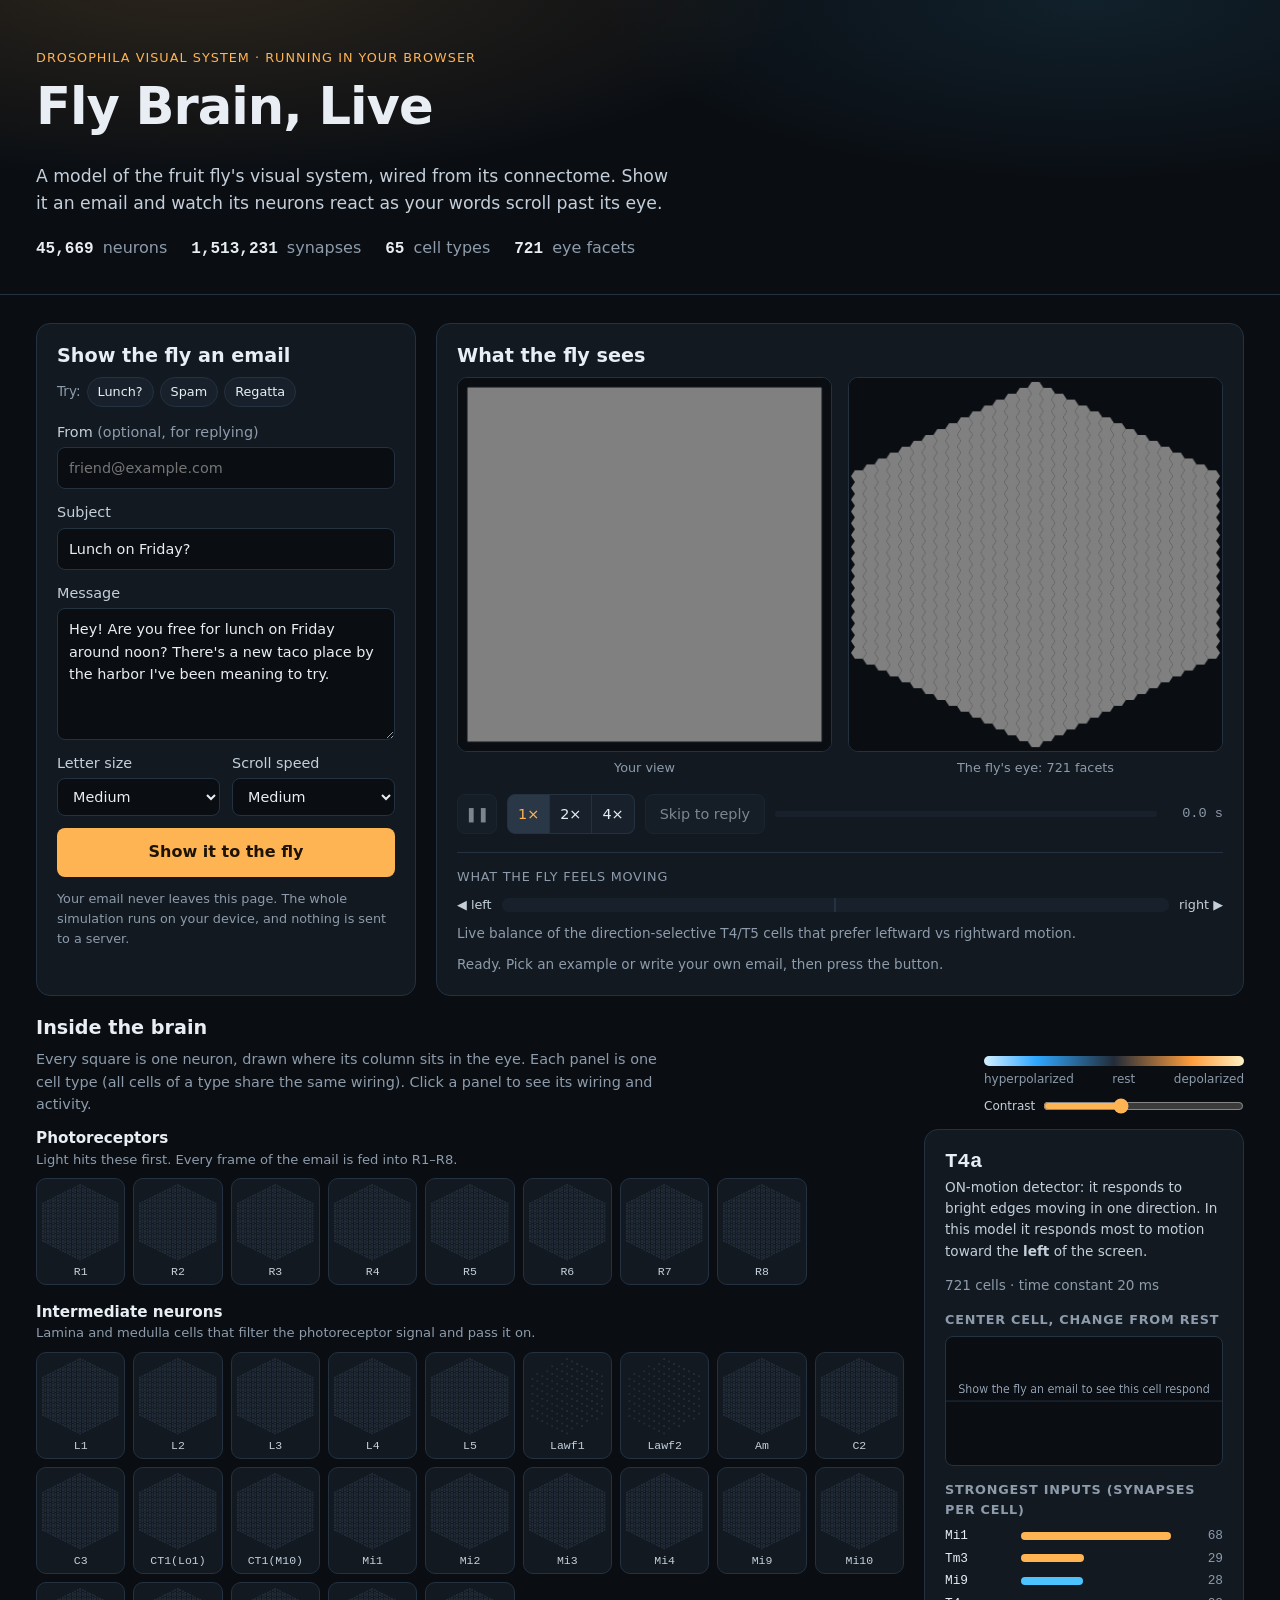
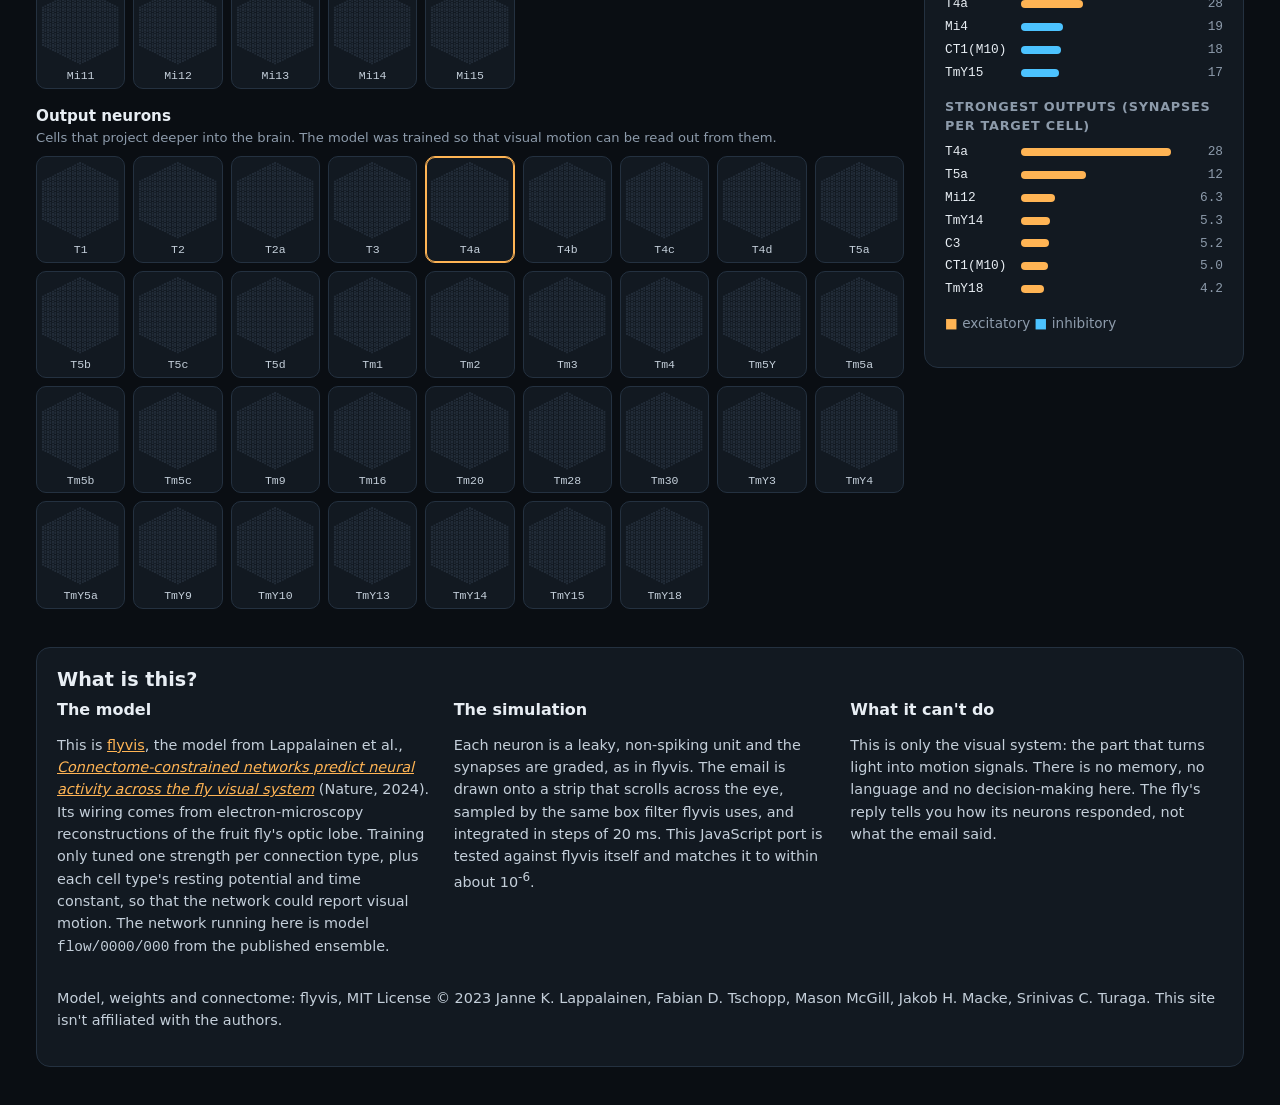
==== site/index.html @ 1f711319 "Run the flyvis fruit fly visual system model live in the browser A static site (GitHub Pages) that s" ====
<!doctype html>
<html lang="en">
<head>
  <meta charset="utf-8">
  <meta name="viewport" content="width=device-width, initial-scale=1">
  <title>Fly Brain, Live</title>
  <meta name="description" content="A connectome-constrained model of the fruit fly visual system, running live in your browser. Show it an email and watch 45,669 simulated neurons react.">
  <link rel="icon" href="data:image/svg+xml,%3Csvg xmlns='http://www.w3.org/2000/svg' viewBox='0 0 32 32'%3E%3Cg fill='%23ffb454'%3E%3Cpath d='M16 4l10 6v12l-10 6-10-6V10z' opacity='.35'/%3E%3Cpath d='M16 10l5 3v6l-5 3-5-3v-6z'/%3E%3C/g%3E%3C/svg%3E">
  <link rel="stylesheet" href="css/style.css">
</head>
<body>
  <header class="masthead">
    <div class="wrap">
      <p class="eyebrow">Drosophila visual system · running in your browser</p>
      <h1>Fly Brain, Live</h1>
      <p class="lede">A model of the fruit fly's visual system, wired from its connectome.
        Show it an email and watch its neurons react as your words scroll past its eye.</p>
      <ul class="facts" aria-label="Model size">
        <li><strong id="fact-neurons">45,669</strong> neurons</li>
        <li><strong id="fact-synapses">1,513,231</strong> synapses</li>
        <li><strong>65</strong> cell types</li>
        <li><strong>721</strong> eye facets</li>
      </ul>
    </div>
  </header>

  <main class="wrap">
    <section class="stage" aria-labelledby="email-heading">
      <form id="email-form" class="card email-card">
        <h2 id="email-heading">Show the fly an email</h2>
        <div class="examples" role="group" aria-label="Example emails">
          <span class="muted">Try:</span>
        </div>
        <label>From <span class="muted">(optional, for replying)</span>
          <input id="email-from" type="email" autocomplete="off" placeholder="friend@example.com">
        </label>
        <label>Subject
          <input id="email-subject" type="text" autocomplete="off" required maxlength="120">
        </label>
        <label>Message
          <textarea id="email-body" rows="5" maxlength="2000"></textarea>
        </label>
        <div class="options">
          <label>Letter size
            <select id="opt-size">
              <option value="80">Small</option>
              <option value="130" selected>Medium</option>
              <option value="190">Large</option>
            </select>
          </label>
          <label>Scroll speed
            <select id="opt-speed">
              <option value="4">Slow</option>
              <option value="8" selected>Medium</option>
              <option value="12">Fast</option>
            </select>
          </label>
        </div>
        <button id="show-btn" class="primary" type="submit" disabled>Loading the fly…</button>
        <p class="privacy">Your email never leaves this page. The whole simulation runs on your device, and nothing is sent to a server.</p>
      </form>

      <div class="card vision-card">
        <h2>What the fly sees</h2>
        <div class="views">
          <figure>
            <canvas id="screen-view" width="380" height="380" aria-label="The email text scrolling past, as you would see it"></canvas>
            <figcaption>Your view</figcaption>
          </figure>
          <figure>
            <canvas id="eye-view" width="380" height="380" aria-label="The same scene sampled by the fly's 721 eye facets"></canvas>
            <figcaption>The fly's eye: 721 facets</figcaption>
          </figure>
        </div>
        <div class="transport">
          <button id="play-btn" type="button" disabled aria-label="Pause">❚❚</button>
          <div class="rate" role="group" aria-label="Playback speed">
            <button type="button" data-rate="1" class="on">1×</button>
            <button type="button" data-rate="2">2×</button>
            <button type="button" data-rate="4">4×</button>
          </div>
          <button id="skip-btn" type="button" disabled>Skip to reply</button>
          <div class="progress" aria-hidden="true"><div id="progress-bar"></div></div>
          <span id="clock" class="mono">0.0 s</span>
        </div>
        <div class="meter">
          <span class="meter-label">What the fly feels moving</span>
          <div class="meter-row">
            <span aria-hidden="true">◀ left</span>
            <div class="meter-track" role="img" id="meter" aria-label="Motion sensed by the T4/T5 cells: none yet">
              <div id="meter-fill"></div>
            </div>
            <span aria-hidden="true">right ▶</span>
          </div>
          <p class="muted small">Live balance of the direction-selective T4/T5 cells that prefer leftward vs rightward motion.</p>
        </div>
        <p id="status" class="status" role="status" aria-live="polite">Loading the fly's brain…</p>
      </div>
    </section>

    <section class="card reply-card" id="reply" hidden aria-labelledby="reply-heading">
      <div class="reply-head">
        <h2 id="reply-heading">The fly's reply</h2>
        <div class="reply-actions">
          <button id="copy-btn" type="button">Copy</button>
          <a id="mail-btn" class="button" href="#">Open in email app</a>
        </div>
      </div>
      <pre id="reply-text"></pre>
      <p class="muted small">The reply is a template filled in with numbers measured from the simulation.
        The fly can't read. Its eye is far too coarse to make out letters, and the model has no language areas.
        Only the facts are its own.</p>
    </section>

    <section class="brain" aria-labelledby="brain-heading">
      <div class="brain-head">
        <div>
          <h2 id="brain-heading">Inside the brain</h2>
          <p class="muted">Every square is one neuron, drawn where its column sits in the eye. Each panel is one cell type (all cells of a type share the same wiring). Click a panel to see its wiring and activity.</p>
        </div>
        <div class="legend">
          <div class="colorbar" aria-hidden="true"></div>
          <div class="legend-labels"><span>hyperpolarized</span><span>rest</span><span>depolarized</span></div>
          <label class="gain">Contrast <input id="gain" type="range" min="0" max="4" step="0.5" value="1.5"></label>
        </div>
      </div>
      <div class="brain-body">
        <div id="groups"></div>
        <aside id="detail" class="card detail" aria-live="polite"></aside>
      </div>
    </section>

    <section class="about card" aria-labelledby="about-heading">
      <h2 id="about-heading">What is this?</h2>
      <div class="about-grid">
        <div>
          <h3>The model</h3>
          <p>This is <a href="https://github.com/TuragaLab/flyvis">flyvis</a>, the model from
            Lappalainen et al., <a href="https://www.nature.com/articles/s41586-024-07939-3"><em>Connectome-constrained networks predict neural activity across the fly visual system</em></a> (Nature, 2024).
            Its wiring comes from electron-microscopy reconstructions of the fruit fly's optic lobe. Training only tuned
            one strength per connection type, plus each cell type's resting potential and time constant, so that the network could
            report visual motion. The network running here is model <span class="mono" id="model-name">flow/0000/000</span> from the published ensemble.</p>
        </div>
        <div>
          <h3>The simulation</h3>
          <p>Each neuron is a leaky, non-spiking unit and the synapses are graded, as in flyvis.
            The email is drawn onto a strip that scrolls across the eye, sampled by the same box filter flyvis uses,
            and integrated in steps of 20 ms. This JavaScript port is tested against flyvis itself and matches it to within about
            10<sup>-6</sup>.</p>
        </div>
        <div>
          <h3>What it can't do</h3>
          <p>This is only the visual system: the part that turns light into motion signals. There is no memory,
            no language and no decision-making here. The fly's reply tells you how its neurons responded, not what the email said.</p>
        </div>
      </div>
      <p class="muted small">Model, weights and connectome: flyvis, MIT License © 2023 Janne K. Lappalainen, Fabian D. Tschopp,
        Mason McGill, Jakob H. Macke, Srinivas C. Turaga. This site isn't affiliated with the authors.</p>
    </section>
  </main>

  <script type="module" src="js/app.js"></script>
</body>
</html>
---- site/css/style.css ----
:root {
  --bg: #0a0e13;
  --surface: #121921;
  --surface-2: #18212b;
  --border: #243140;
  --text: #e8eef4;
  --muted: #8d9bab;
  --warm: #ffb454;
  --cool: #4cc3ff;
  --radius: 14px;
  --mono: ui-monospace, "SF Mono", Menlo, Consolas, monospace;
  color-scheme: dark;
}

* { box-sizing: border-box; }

html { -webkit-text-size-adjust: 100%; }

body {
  margin: 0;
  background: var(--bg);
  color: var(--text);
  font: 16px/1.55 system-ui, -apple-system, "Segoe UI", Roboto, sans-serif;
}

a { color: var(--warm); }
h1, h2, h3 { line-height: 1.2; margin: 0 0 0.5em; }
h2 { font-size: 1.2rem; }
h3 { font-size: 1rem; }
.mono { font-family: var(--mono); font-variant-numeric: tabular-nums; }
.muted { color: var(--muted); }
.small { font-size: 0.85rem; }

.wrap { max-width: 1240px; margin: 0 auto; padding: 0 16px; }

.masthead {
  padding: 48px 0 32px;
  background:
    radial-gradient(900px 300px at 15% -10%, rgba(255, 180, 84, 0.14), transparent 70%),
    radial-gradient(700px 260px at 85% 0%, rgba(76, 195, 255, 0.10), transparent 70%);
  border-bottom: 1px solid var(--border);
  margin-bottom: 28px;
}
.eyebrow {
  margin: 0 0 8px;
  color: var(--warm);
  font-size: 0.8rem;
  letter-spacing: 0.08em;
  text-transform: uppercase;
}
.masthead h1 { font-size: clamp(2rem, 5vw, 3.2rem); letter-spacing: -0.02em; }
.lede { max-width: 640px; color: #c4cfda; font-size: 1.08rem; margin: 0 0 20px; }
.facts { display: flex; flex-wrap: wrap; gap: 10px 24px; list-style: none; margin: 0; padding: 0; color: var(--muted); }
.facts strong { color: var(--text); font-family: var(--mono); font-weight: 600; margin-right: 4px; }

.card {
  background: var(--surface);
  border: 1px solid var(--border);
  border-radius: var(--radius);
  padding: 20px;
}

.stage {
  display: grid;
  grid-template-columns: minmax(280px, 380px) 1fr;
  gap: 20px;
  margin-bottom: 20px;
}

label { display: block; font-size: 0.9rem; margin-bottom: 12px; color: #c4cfda; }
input, textarea, select {
  display: block;
  width: 100%;
  margin-top: 4px;
  padding: 9px 11px;
  background: var(--bg);
  color: var(--text);
  border: 1px solid var(--border);
  border-radius: 8px;
  font: inherit;
}
textarea { resize: vertical; }
input:focus, textarea:focus, select:focus, button:focus-visible, a:focus-visible {
  outline: 2px solid var(--warm);
  outline-offset: 1px;
}
.options { display: grid; grid-template-columns: 1fr 1fr; gap: 12px; }

button, .button {
  display: inline-flex;
  align-items: center;
  justify-content: center;
  gap: 6px;
  padding: 8px 14px;
  background: var(--surface-2);
  color: var(--text);
  border: 1px solid var(--border);
  border-radius: 8px;
  font: inherit;
  font-size: 0.9rem;
  text-decoration: none;
  cursor: pointer;
}
button:hover:not(:disabled), .button:hover { border-color: #3a4b5e; }
button:disabled { opacity: 0.5; cursor: default; }
button.primary {
  width: 100%;
  padding: 12px;
  background: var(--warm);
  color: #1d1305;
  border: none;
  font-weight: 650;
  font-size: 1rem;
}
.examples { display: flex; flex-wrap: wrap; gap: 6px; align-items: center; margin-bottom: 14px; font-size: 0.85rem; }
.examples button { padding: 4px 10px; font-size: 0.8rem; border-radius: 99px; }
.privacy { font-size: 0.8rem; color: var(--muted); margin: 12px 0 0; }

.views { display: grid; grid-template-columns: 1fr 1fr; gap: 16px; }
figure { margin: 0; }
figure canvas {
  display: block;
  width: 100%;
  height: auto;
  aspect-ratio: 1;
  background: var(--bg);
  border-radius: 10px;
  border: 1px solid var(--border);
}
figcaption { font-size: 0.8rem; color: var(--muted); margin-top: 6px; text-align: center; }

.transport { display: flex; align-items: center; gap: 10px; margin-top: 16px; flex-wrap: wrap; }
.rate { display: inline-flex; }
.rate button { border-radius: 0; padding: 8px 10px; }
.rate button:first-child { border-radius: 8px 0 0 8px; }
.rate button:last-child { border-radius: 0 8px 8px 0; }
.rate button + button { border-left: none; }
.rate button.on { background: #2a3746; color: var(--warm); }
#play-btn { width: 40px; padding: 8px 0; }
.progress { flex: 1; min-width: 80px; height: 6px; background: var(--surface-2); border-radius: 99px; overflow: hidden; }
#progress-bar { width: 0; height: 100%; background: var(--warm); }
#clock { font-size: 0.85rem; color: var(--muted); min-width: 56px; text-align: right; }
.status { font-size: 0.85rem; color: var(--muted); margin: 10px 0 0; min-height: 1.4em; }

.meter { margin-top: 18px; padding-top: 14px; border-top: 1px solid var(--border); }
.meter-label { display: block; font-size: 0.8rem; text-transform: uppercase; letter-spacing: 0.06em; color: var(--muted); margin-bottom: 8px; }
.meter-row { display: flex; align-items: center; gap: 10px; font-size: 0.8rem; color: #c4cfda; }
.meter-track { position: relative; flex: 1; height: 14px; background: var(--surface-2); border-radius: 99px; overflow: hidden; }
.meter-track::after { content: ""; position: absolute; left: 50%; top: 0; bottom: 0; width: 2px; margin-left: -1px; background: var(--border); }
#meter-fill { position: absolute; top: 0; bottom: 0; left: 50%; width: 0; background: var(--warm); border-radius: 99px; }
.meter p { margin: 8px 0 0; }

.reply-card { margin-bottom: 20px; border-color: rgba(255, 180, 84, 0.45); }
.reply-head { display: flex; justify-content: space-between; align-items: center; gap: 12px; flex-wrap: wrap; margin-bottom: 8px; }
.reply-head h2 { margin: 0; }
.reply-actions { display: flex; gap: 8px; }
#reply-text {
  white-space: pre-wrap;
  font: 0.92rem/1.6 var(--mono);
  background: var(--bg);
  border: 1px solid var(--border);
  border-radius: 10px;
  padding: 16px;
  margin: 0 0 10px;
  overflow-wrap: anywhere;
}

.brain { margin-bottom: 20px; }
.brain-head { display: flex; justify-content: space-between; align-items: flex-end; gap: 20px; flex-wrap: wrap; margin-bottom: 14px; }
.brain-head p { max-width: 640px; margin: 0; font-size: 0.9rem; }
.legend { width: 260px; font-size: 0.75rem; color: var(--muted); }
.colorbar {
  height: 10px;
  border-radius: 99px;
  background: linear-gradient(90deg, #d4f0ff, #2fa8ff 20%, #222c38 50%, #ff9d3d 80%, #fff1c2);
}
.legend-labels { display: flex; justify-content: space-between; margin: 4px 0 8px; }
.gain { display: flex; align-items: center; gap: 8px; font-size: 0.75rem; margin: 0; }
.gain input { margin: 0; padding: 0; border: none; background: none; accent-color: var(--warm); }

.brain-body { display: grid; grid-template-columns: 1fr 320px; gap: 20px; align-items: start; }
.group { margin-bottom: 18px; }
.group h3 { font-size: 0.95rem; margin-bottom: 2px; }
.group > p { font-size: 0.82rem; color: var(--muted); margin: 0 0 8px; }
.panels { display: grid; grid-template-columns: repeat(auto-fill, minmax(84px, 1fr)); gap: 8px; }
.panel {
  display: block;
  width: 100%;
  padding: 5px 5px 3px;
  background: var(--surface);
  border: 1px solid var(--border);
  border-radius: 10px;
  text-align: center;
}
.panel canvas { display: block; width: 100%; height: auto; aspect-ratio: 1; }
.panel span { display: block; font-size: 0.72rem; font-family: var(--mono); color: #c4cfda; margin-top: 2px; }
.panel.selected { border-color: var(--warm); box-shadow: 0 0 0 1px var(--warm) inset; }

.detail { position: sticky; top: 16px; }
.detail h3 { font-size: 1.3rem; font-family: var(--mono); margin-bottom: 2px; }
.detail .family { font-size: 0.85rem; color: #c4cfda; margin: 0 0 12px; }
.detail canvas { display: block; width: 100%; height: 130px; background: var(--bg); border-radius: 8px; border: 1px solid var(--border); }
.detail h4 { font-size: 0.8rem; text-transform: uppercase; letter-spacing: 0.06em; color: var(--muted); margin: 14px 0 6px; }
.bars { list-style: none; margin: 0; padding: 0; font-size: 0.8rem; }
.bars li { display: grid; grid-template-columns: 68px 1fr 44px; align-items: center; gap: 8px; margin-bottom: 3px; }
.bars button { all: unset; cursor: pointer; font-family: var(--mono); color: var(--text); }
.bars button:hover { color: var(--warm); }
.bars button:focus-visible { outline: 2px solid var(--warm); }
.bar { height: 8px; border-radius: 99px; }
.bar.exc { background: var(--warm); }
.bar.inh { background: var(--cool); }
.bars .n { color: var(--muted); font-family: var(--mono); text-align: right; }

.about { margin-bottom: 40px; }
.about-grid { display: grid; grid-template-columns: repeat(3, 1fr); gap: 24px; }
.about p { font-size: 0.9rem; color: #c4cfda; }

@media (max-width: 960px) {
  .stage, .brain-body, .about-grid { grid-template-columns: 1fr; }
  .detail { position: static; }
}
@media (max-width: 520px) {
  .views { gap: 10px; }
  .panels { grid-template-columns: repeat(auto-fill, minmax(66px, 1fr)); gap: 6px; }
  .legend { width: 100%; }
}
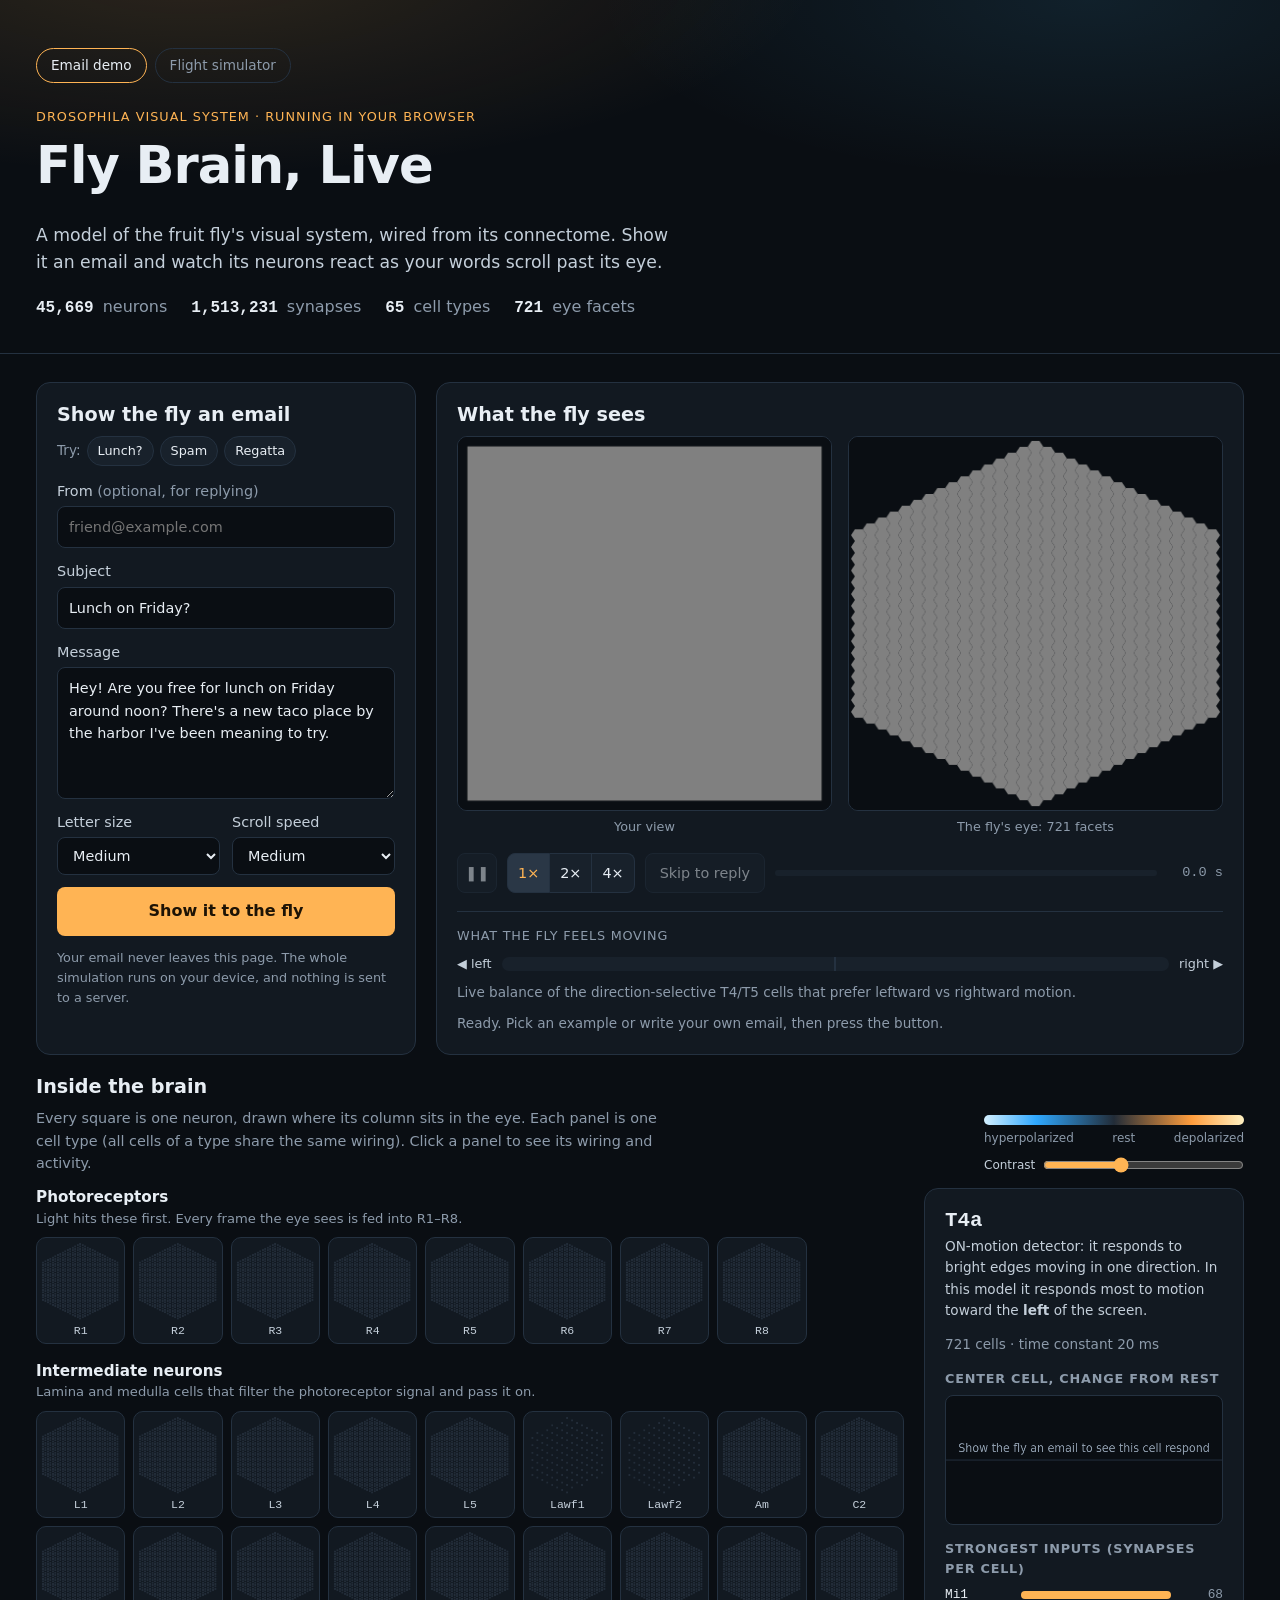
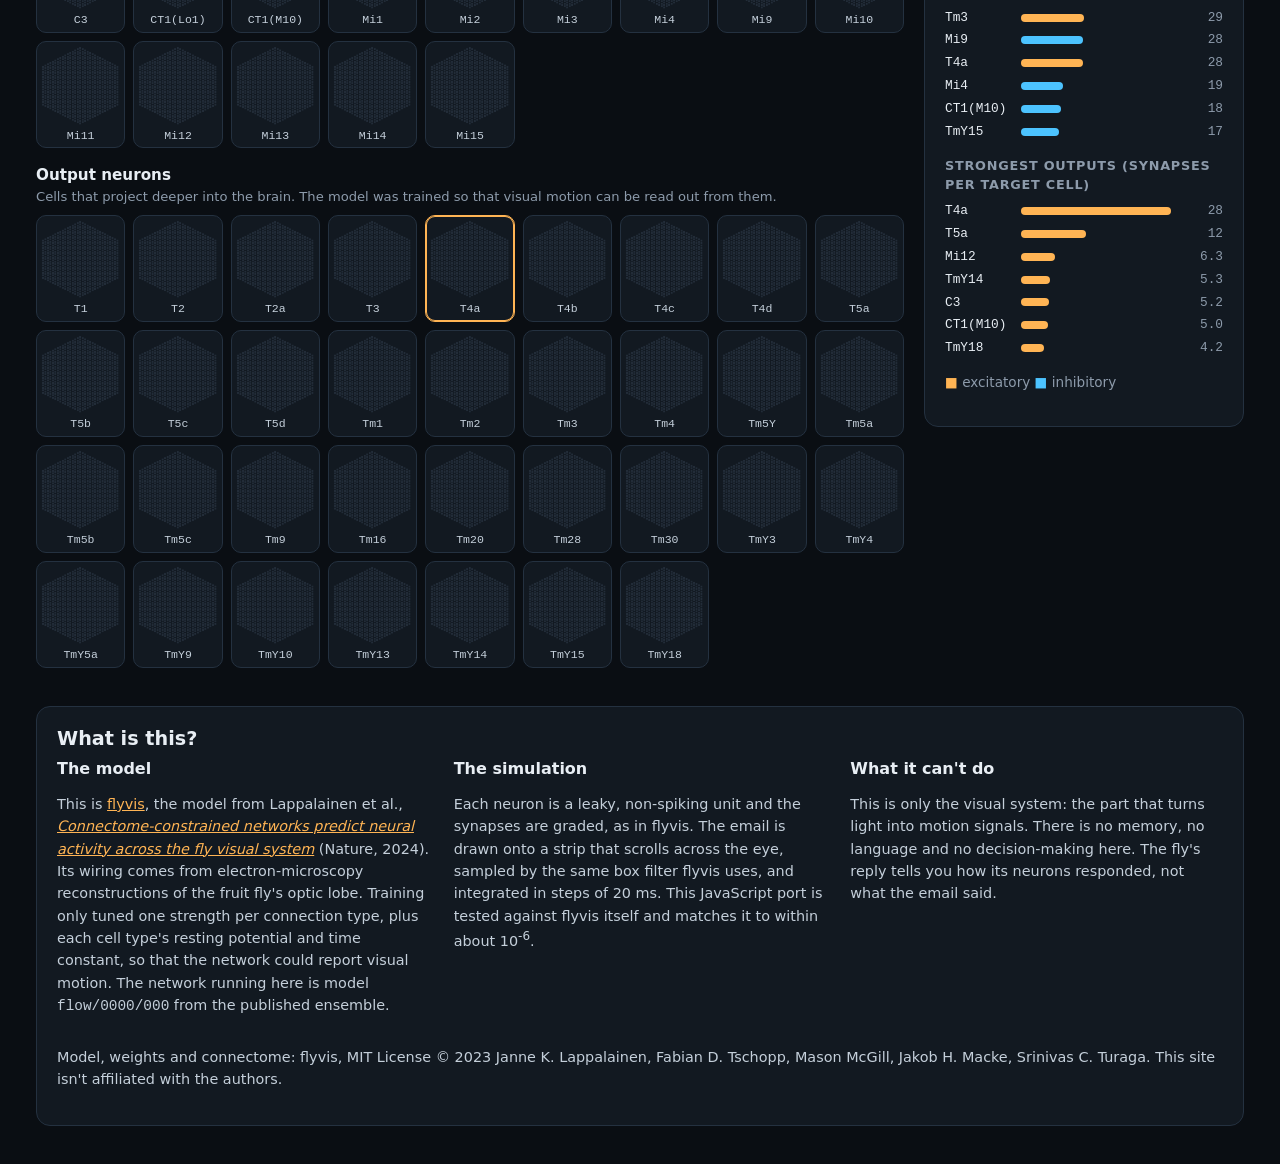
==== commit 7b48235a: "Add a closed-loop flight simulator driven by the fly's motion detectors A second page, flight.html: " ====
--- a/site/index.html
+++ b/site/index.html
@@ -11,6 +11,10 @@
 <body>
   <header class="masthead">
     <div class="wrap">
+      <nav class="site-nav" aria-label="Pages">
+        <a href="./" aria-current="page">Email demo</a>
+        <a href="flight.html">Flight simulator</a>
+      </nav>
       <p class="eyebrow">Drosophila visual system · running in your browser</p>
       <h1>Fly Brain, Live</h1>
       <p class="lede">A model of the fruit fly's visual system, wired from its connectome.
--- a/site/css/style.css
+++ b/site/css/style.css
@@ -48,6 +48,17 @@
   letter-spacing: 0.08em;
   text-transform: uppercase;
 }
+.site-nav { display: flex; gap: 8px; flex-wrap: wrap; margin-bottom: 24px; }
+.site-nav a {
+  padding: 6px 14px;
+  border: 1px solid var(--border);
+  border-radius: 99px;
+  color: var(--muted);
+  font-size: 0.85rem;
+  text-decoration: none;
+}
+.site-nav a:hover { color: var(--text); }
+.site-nav a[aria-current="page"] { color: var(--text); border-color: var(--warm); }
 .masthead h1 { font-size: clamp(2rem, 5vw, 3.2rem); letter-spacing: -0.02em; }
 .lede { max-width: 640px; color: #c4cfda; font-size: 1.08rem; margin: 0 0 20px; }
 .facts { display: flex; flex-wrap: wrap; gap: 10px 24px; list-style: none; margin: 0; padding: 0; color: var(--muted); }
@@ -130,12 +141,12 @@
 figcaption { font-size: 0.8rem; color: var(--muted); margin-top: 6px; text-align: center; }
 
 .transport { display: flex; align-items: center; gap: 10px; margin-top: 16px; flex-wrap: wrap; }
-.rate { display: inline-flex; }
-.rate button { border-radius: 0; padding: 8px 10px; }
-.rate button:first-child { border-radius: 8px 0 0 8px; }
-.rate button:last-child { border-radius: 0 8px 8px 0; }
-.rate button + button { border-left: none; }
-.rate button.on { background: #2a3746; color: var(--warm); }
+.rate, .seg { display: inline-flex; }
+.rate button, .seg button { border-radius: 0; padding: 8px 10px; }
+.rate button:first-child, .seg button:first-child { border-radius: 8px 0 0 8px; }
+.rate button:last-child, .seg button:last-child { border-radius: 0 8px 8px 0; }
+.rate button + button, .seg button + button { border-left: none; }
+.rate button.on, .seg button[aria-pressed="true"] { background: #2a3746; color: var(--warm); }
 #play-btn { width: 40px; padding: 8px 0; }
 .progress { flex: 1; min-width: 80px; height: 6px; background: var(--surface-2); border-radius: 99px; overflow: hidden; }
 #progress-bar { width: 0; height: 100%; background: var(--warm); }
@@ -211,13 +222,67 @@
 .bar.inh { background: var(--cool); }
 .bars .n { color: var(--muted); font-family: var(--mono); text-align: right; }
 
+/* ---- flight simulator */
+.flight-card, .train-card { margin-bottom: 20px; }
+.flight-top { display: flex; justify-content: space-between; align-items: flex-start; gap: 16px; flex-wrap: wrap; }
+.flight-top p { margin: 0; max-width: 640px; }
+.spin { display: flex; flex-direction: column; align-items: flex-end; }
+.spin strong { font: 600 2rem/1.1 var(--mono); color: var(--warm); }
+#world {
+  display: block;
+  width: 100%;
+  height: auto;
+  margin: 14px 0 16px;
+  border-radius: 10px;
+  border: 1px solid var(--border);
+  background: var(--bg);
+}
+.flight-views { display: grid; grid-template-columns: repeat(3, 1fr); gap: 16px; }
+.controls { display: flex; flex-wrap: wrap; align-items: flex-end; gap: 14px 24px; margin: 18px 0 16px; }
+.control { display: flex; flex-direction: column; gap: 6px; }
+.control.buttons { flex-direction: row; margin-left: auto; }
+.control-label { font-size: 0.75rem; text-transform: uppercase; letter-spacing: 0.06em; color: var(--muted); }
+#pause-btn { width: 44px; }
+#heading-plot { display: block; width: 100%; height: auto; border-radius: 10px; border: 1px solid var(--border); }
+.plot-legend { display: flex; flex-wrap: wrap; gap: 6px 16px; align-items: center; margin-top: 8px; font-size: 0.85rem; }
+.swatch { display: inline-block; width: 12px; height: 12px; border-radius: 3px; margin-right: 6px; vertical-align: -1px; border: 1px solid var(--border); }
+.swatch.off { background: rgba(141, 155, 171, 0.25); }
+.swatch.simple { background: rgba(255, 180, 84, 0.55); }
+.swatch.trained { background: rgba(76, 195, 255, 0.55); }
+
+.train-grid { display: grid; grid-template-columns: 1fr 1fr; gap: 32px; }
+.train-grid p { font-size: 0.92rem; color: #c4cfda; }
+.train-grid h3 { font-size: 0.8rem; text-transform: uppercase; letter-spacing: 0.06em; color: var(--muted); margin: 18px 0 6px; }
+.train-grid h3:first-child { margin-top: 4px; }
+#train-btn { width: auto; padding: 12px 22px; }
+.train-progress { margin-top: 14px; max-width: 360px; }
+#train-bar { width: 0; height: 100%; background: var(--warm); transition: width 0.2s; }
+.chart { list-style: none; margin: 0; padding: 0; font-size: 0.85rem; }
+.chart li { display: grid; grid-template-columns: 150px 1fr 64px; align-items: center; gap: 10px; margin-bottom: 5px; }
+.chart .name { font-family: var(--mono); white-space: nowrap; }
+.chart .track { position: relative; height: 12px; background: var(--surface-2); border-radius: 99px; }
+.chart .track.diverging::after { content: ""; position: absolute; left: 50%; top: -3px; bottom: -3px; width: 1px; background: #3a4b5e; }
+.chart .fill { position: absolute; top: 0; bottom: 0; left: 0; border-radius: 99px; }
+.chart .fill.pos { background: var(--warm); }
+.chart .fill.neg { background: var(--cool); }
+.chart .fill.mode-off { background: #8d9bab; }
+.chart .fill.mode-simple { background: var(--warm); }
+.chart .fill.mode-trained { background: var(--cool); }
+.chart .n { font-family: var(--mono); color: #c4cfda; text-align: right; }
+
 .about { margin-bottom: 40px; }
 .about-grid { display: grid; grid-template-columns: repeat(3, 1fr); gap: 24px; }
 .about p { font-size: 0.9rem; color: #c4cfda; }
 
 @media (max-width: 960px) {
-  .stage, .brain-body, .about-grid { grid-template-columns: 1fr; }
+  .stage, .brain-body, .about-grid, .train-grid { grid-template-columns: 1fr; }
+  .control.buttons { margin-left: 0; }
   .detail { position: static; }
+}
+@media (max-width: 640px) {
+  .flight-views { grid-template-columns: 1fr 1fr; gap: 10px; }
+  .flight-views figure:last-child { grid-column: 1 / -1; width: 60%; margin: 0 auto; }
+  .chart li { grid-template-columns: 110px 1fr 56px; }
 }
 @media (max-width: 520px) {
   .views { gap: 10px; }
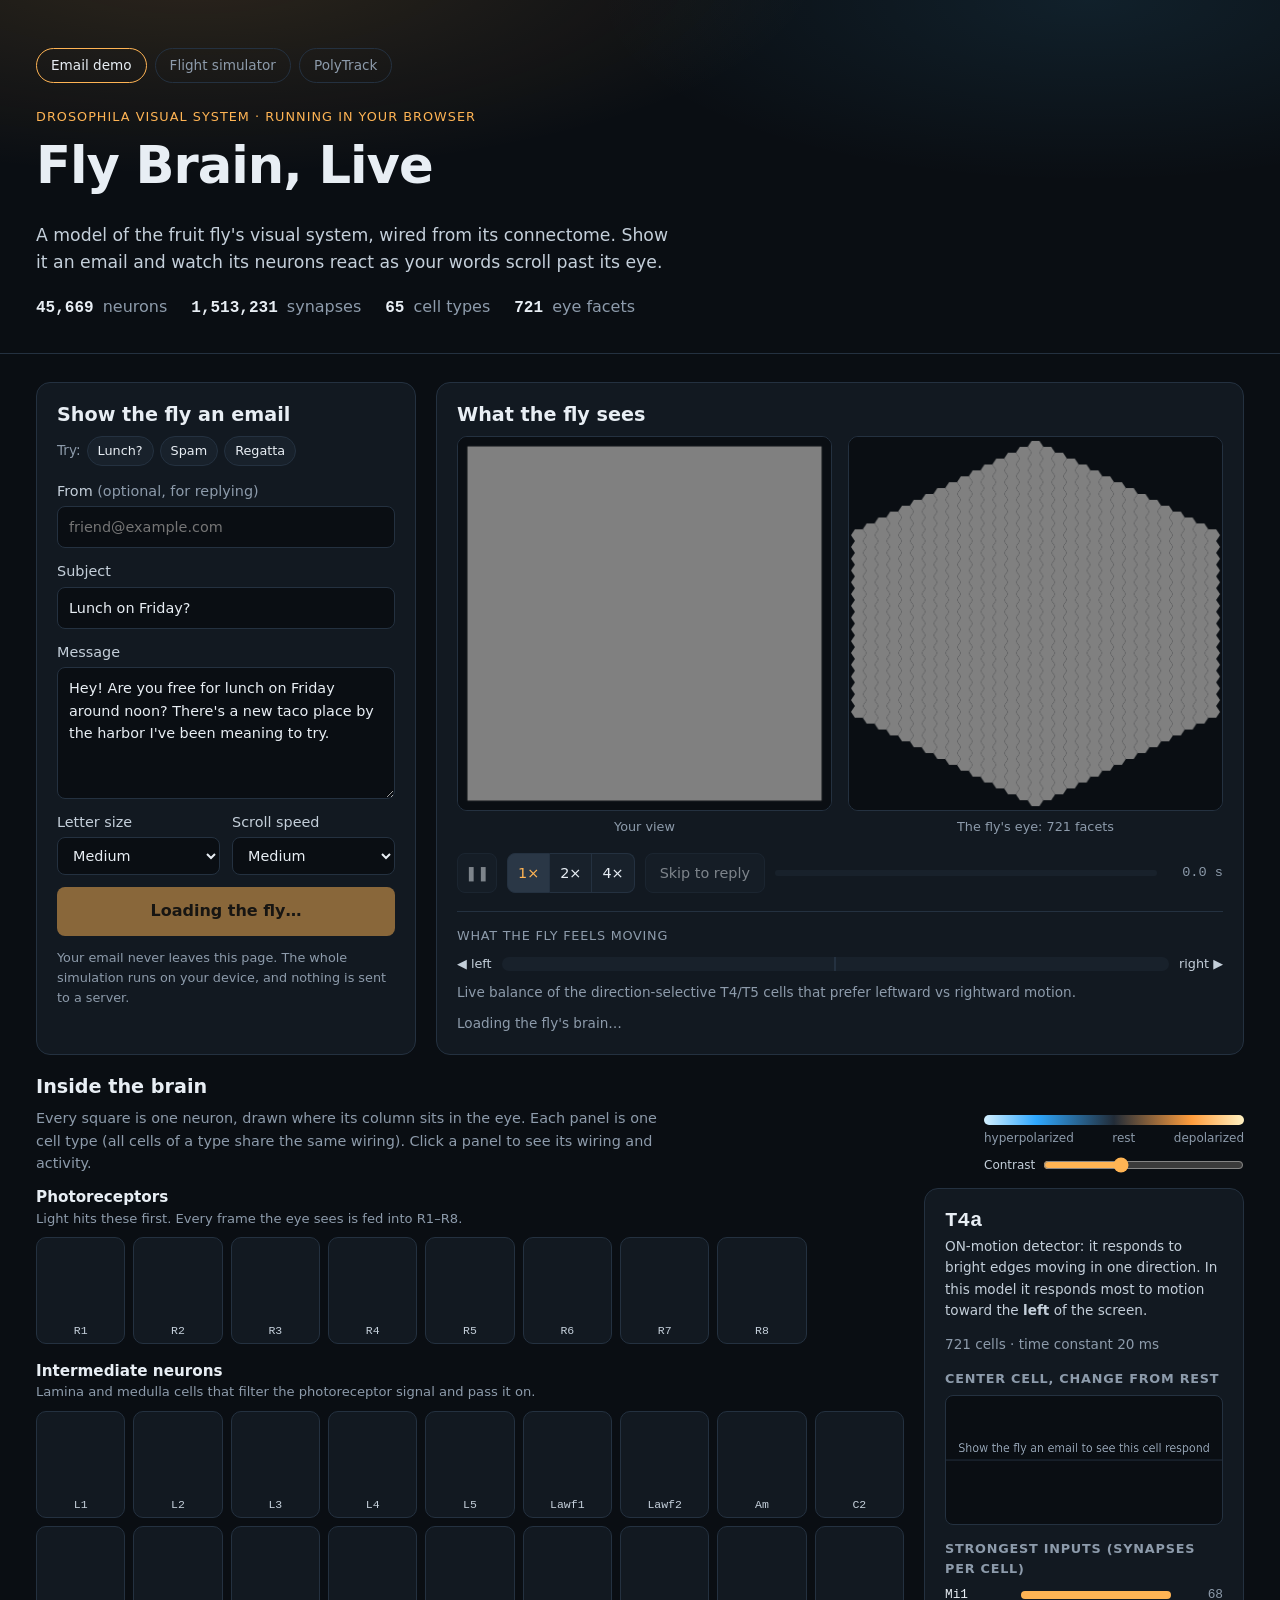
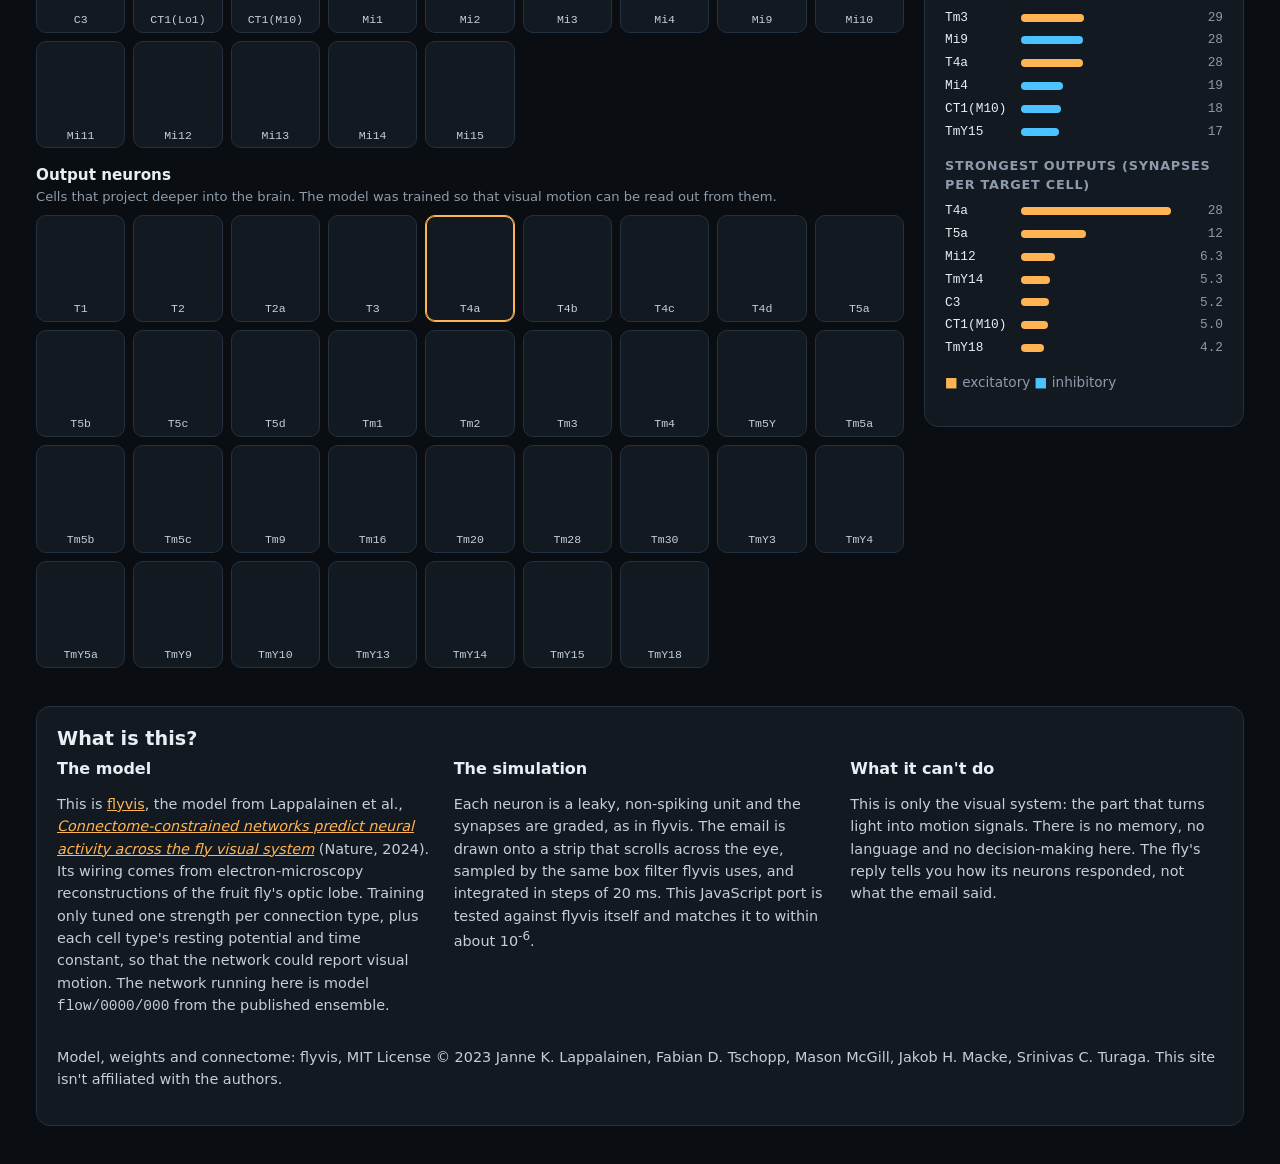
==== commit 6ce2313e: "WIP: PolyTrack fly-driver mod (not yet working end to end) Co-Authored-By: Claude Opus 5.5 <noreply@" ====
--- a/site/index.html
+++ b/site/index.html
@@ -14,6 +14,7 @@
       <nav class="site-nav" aria-label="Pages">
         <a href="./" aria-current="page">Email demo</a>
         <a href="flight.html">Flight simulator</a>
+        <a href="polytrack.html">PolyTrack</a>
       </nav>
       <p class="eyebrow">Drosophila visual system · running in your browser</p>
       <h1>Fly Brain, Live</h1>
--- a/site/css/style.css
+++ b/site/css/style.css
@@ -289,3 +289,8 @@
   .panels { grid-template-columns: repeat(auto-fill, minmax(66px, 1fr)); gap: 6px; }
   .legend { width: 100%; }
 }
+
+/* ---- PolyTrack page */
+.steps { padding-left: 20px; margin: 0 0 12px; color: #c4cfda; }
+.steps li { margin-bottom: 10px; }
+pre.url { margin: 8px 0 0; padding: 10px 12px; background: var(--bg); border: 1px solid var(--border); border-radius: 8px; font: 0.9rem var(--mono); overflow-x: auto; color: var(--warm); }
